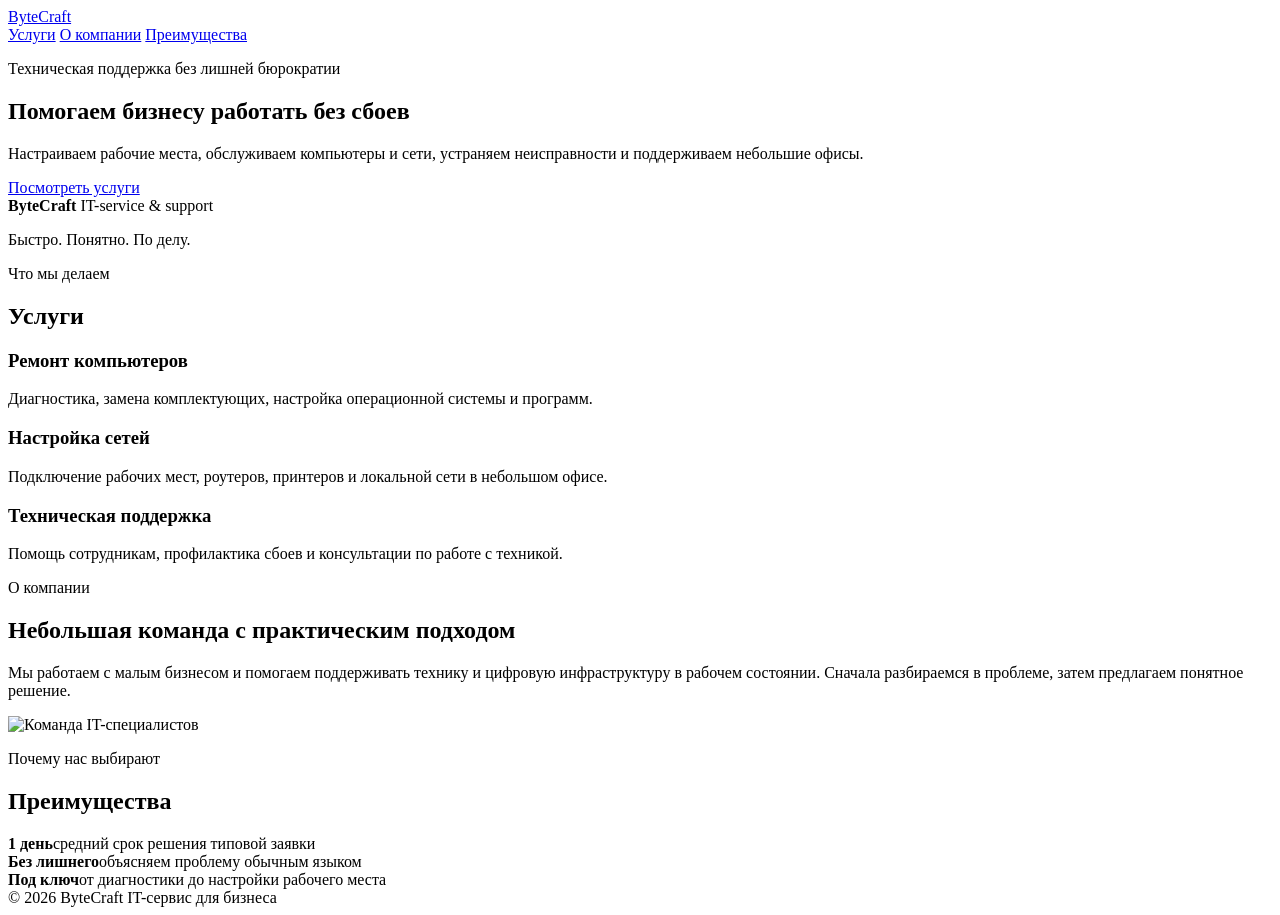
==== index.html @ 06fac5be "Добавить исходник практической: index.html" ====
<!DOCTYPE html>
<html lang="ru">
<head>
  <meta charset="UTF-8">
  <meta name="viewport" content="width=device-width, initial-scale=1.0">
  <title>ByteCraft — IT-сервис для бизнеса</title>
  <link rel="stylesheet" href="style.css">
</head>
<body>
  <header class="site-header">
    <div class="container header-inner">
      <a class="logo" href="#top">ByteCraft</a>
      <nav class="main-nav" aria-label="Основная навигация">
        <a href="#services">Услуги</a>
        <a href="#about">О компании</a>
        <a href="#advantages">Преимущества</a>
        <!-- Студент A: добавьте сюда пункт меню «Контакты» -->
      </nav>
    </div>
  </header>

  <main id="top">
    <section class="hero">
      <div class="container hero-grid">
        <div>
          <p class="eyebrow">Техническая поддержка без лишней бюрократии</p>
          <h1>Помогаем бизнесу работать без сбоев</h1>
          <p class="lead">Настраиваем рабочие места, обслуживаем компьютеры и сети, устраняем неисправности и поддерживаем небольшие офисы.</p>
          <a class="button" href="#services">Посмотреть услуги</a>
        </div>
        <div class="hero-card">
          <strong>ByteCraft</strong>
          <span>IT-service & support</span>
          <p>Быстро. Понятно. По делу.</p>
        </div>
      </div>
    </section>

    <section id="services" class="section">
      <div class="container">
        <p class="eyebrow">Что мы делаем</p>
        <h2>Услуги</h2>
        <div class="cards">
          <article class="card">
            <h3>Ремонт компьютеров</h3>
            <p>Диагностика, замена комплектующих, настройка операционной системы и программ.</p>
          </article>
          <article class="card">
            <h3>Настройка сетей</h3>
            <p>Подключение рабочих мест, роутеров, принтеров и локальной сети в небольшом офисе.</p>
          </article>
          <article class="card">
            <h3>Техническая поддержка</h3>
            <p>Помощь сотрудникам, профилактика сбоев и консультации по работе с техникой.</p>
          </article>
        </div>
      </div>
    </section>

    <section id="about" class="section section-alt">
      <div class="container split">
        <div>
          <p class="eyebrow">О компании</p>
          <h2>Небольшая команда с практическим подходом</h2>
          <p>Мы работаем с малым бизнесом и помогаем поддерживать технику и цифровую инфраструктуру в рабочем состоянии. Сначала разбираемся в проблеме, затем предлагаем понятное решение.</p>
        </div>
        <img src="assets/team.svg" alt="Команда IT-специалистов">
      </div>
    </section>

    <section id="advantages" class="section">
      <div class="container">
        <p class="eyebrow">Почему нас выбирают</p>
        <h2>Преимущества</h2>
        <div class="facts">
          <div><strong>1 день</strong><span>средний срок решения типовой заявки</span></div>
          <div><strong>Без лишнего</strong><span>объясняем проблему обычным языком</span></div>
          <div><strong>Под ключ</strong><span>от диагностики до настройки рабочего места</span></div>
        </div>
      </div>
    </section>

    <!--
      ЗАДАНИЕ ДЛЯ СТУДЕНТА A:
      1. Создайте ниже отдельный раздел с id="contacts".
      2. Заголовок раздела: «Контакты».
      3. Добавьте телефон: +7 (3452) 55-18-20.
      4. Добавьте e-mail: hello@bytecraft.ru.
      5. Добавьте адрес: г. Тюмень, ул. Техническая, 12.
      6. В ПЕРВОЙ версии e-mail оставьте обычным текстом.
         Reviewer должен заметить нарушение требования и попросить сделать e-mail кликабельным через mailto:.
      7. После замечания исправьте это отдельным коммитом.
    -->
  </main>

  <footer class="site-footer">
    <div class="container footer-inner">
      <span>© 2026 ByteCraft</span>
      <span>IT-сервис для бизнеса</span>
    </div>
  </footer>
</body>
</html>
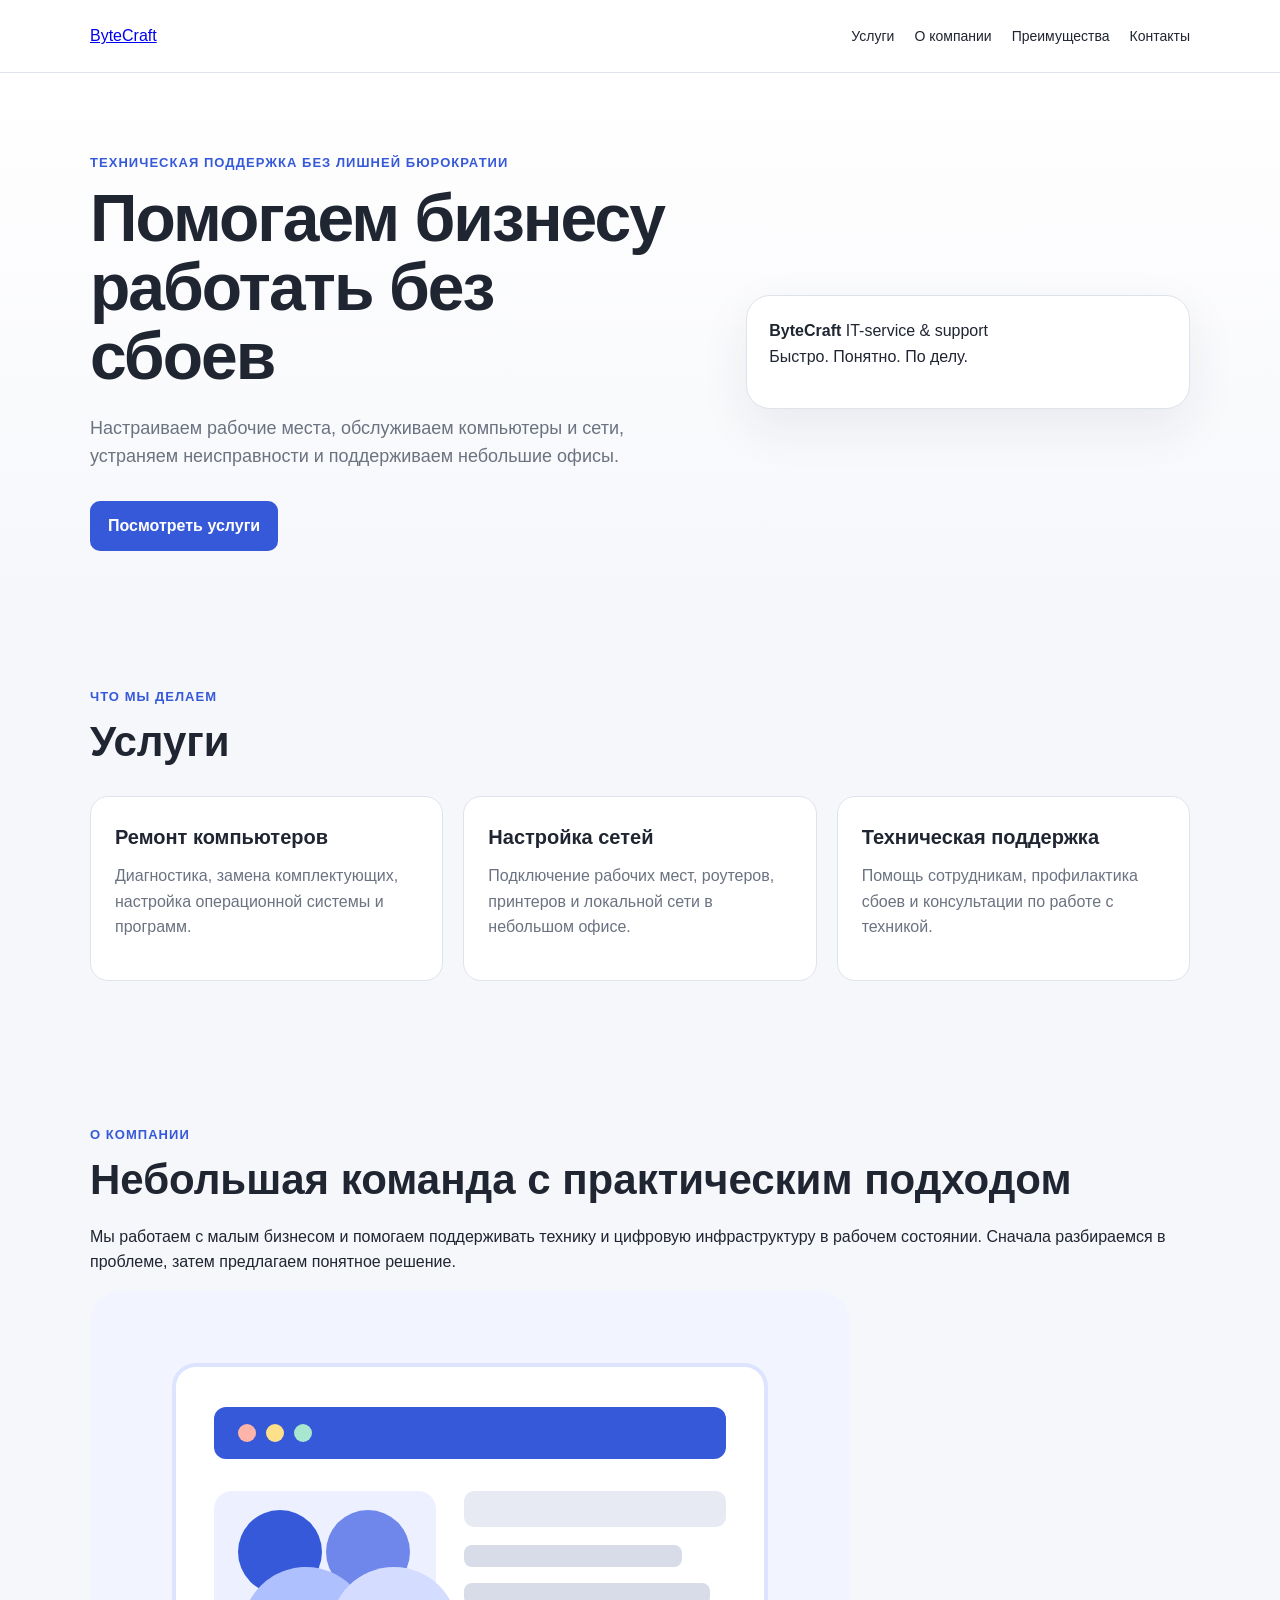
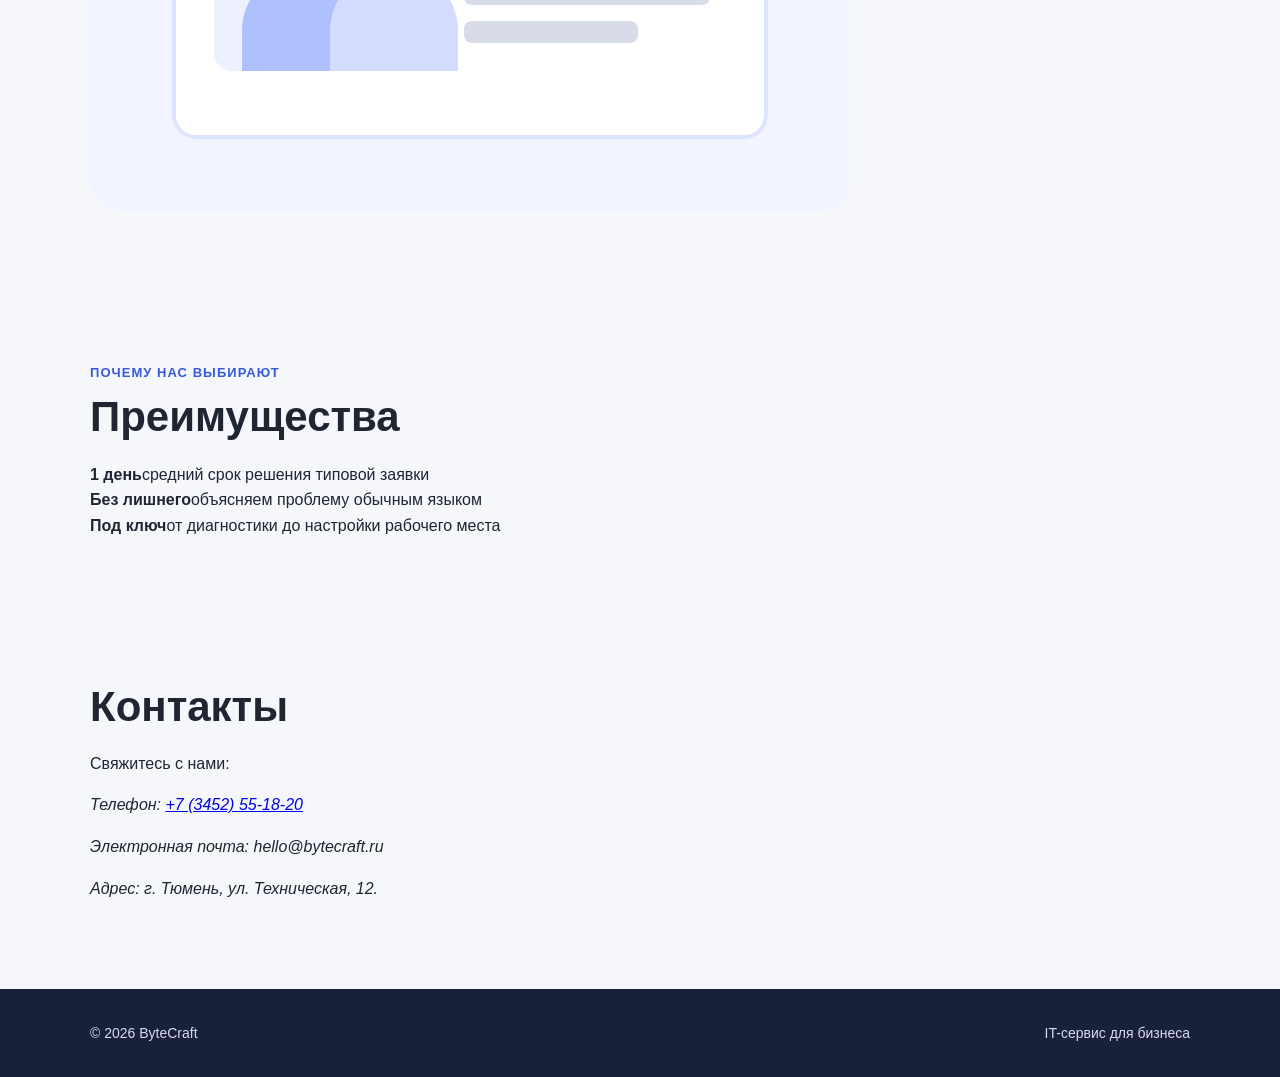
==== commit 1f8c0df0: "Добавить раздел Контакты и ссылку в меню" ====
--- a/index.html
+++ b/index.html
@@ -14,7 +14,7 @@
         <a href="#services">Услуги</a>
         <a href="#about">О компании</a>
         <a href="#advantages">Преимущества</a>
-        <!-- Студент A: добавьте сюда пункт меню «Контакты» -->
+        <a href="#contacts">Контакты</a>
       </nav>
     </div>
   </header>
@@ -80,17 +80,17 @@
       </div>
     </section>
 
-    <!--
-      ЗАДАНИЕ ДЛЯ СТУДЕНТА A:
-      1. Создайте ниже отдельный раздел с id="contacts".
-      2. Заголовок раздела: «Контакты».
-      3. Добавьте телефон: +7 (3452) 55-18-20.
-      4. Добавьте e-mail: hello@bytecraft.ru.
-      5. Добавьте адрес: г. Тюмень, ул. Техническая, 12.
-      6. В ПЕРВОЙ версии e-mail оставьте обычным текстом.
-         Reviewer должен заметить нарушение требования и попросить сделать e-mail кликабельным через mailto:.
-      7. После замечания исправьте это отдельным коммитом.
-    -->
+    <section id="contacts" class="section contacts">
+      <div class="container">
+        <h2>Контакты</h2>
+        <p>Свяжитесь с нами:</p>
+        <address>
+          <p>Телефон: <a href="tel:+734525551820">+7 (3452) 55-18-20</a></p>
+          <p>Электронная почта: hello@bytecraft.ru</p>
+          <p>Адрес: г. Тюмень, ул. Техническая, 12.</p>
+        </address>
+      </div>
+    </section>
   </main>
 
   <footer class="site-footer">
--- a/style.css
+++ b/style.css
@@ -0,0 +1,253 @@
+:root {
+    --bg: #f6f7fb;
+    --surface: #ffffff;
+    --text: #202532;
+    --muted: #6b7280;
+    --line: #dfe3ea;
+    --accent: #3659d9;
+    --accent-soft: #edf1ff;
+    --dark: #18203a;
+}
+
+* {
+    box-sizing: border-box;
+}
+
+html {
+    scroll-behavior: smooth;
+}
+
+body {
+    margin: 0;
+    font-family: Arial, sans-serif;
+    color: var(--text);
+    background: var(--bg);
+    line-height: 1.6;
+}
+
+.container {
+    width: min(1100px, calc(100% - 40px));
+    margin: 0 auto;
+}
+
+.site-header {
+    position: sticky;
+    top: 0;
+    z-index: 10;
+    background: rgba(255, 255, 255, 0.96);
+    border-bottom: 1px solid var(--line);
+}
+
+.header-inner,
+.footer-inner {
+    display: flex;
+    align-items: center;
+    justify-content: space-between;
+    gap: 24px;
+    min-height: 72px;
+}
+
+.brand {
+    display: inline-flex;
+    align-items: center;
+    gap: 12px;
+    color: var(--dark);
+    text-decoration: none;
+    font-weight: 700;
+}
+
+.brand-mark {
+    display: grid;
+    place-items: center;
+    width: 40px;
+    height: 40px;
+    border-radius: 12px;
+    background: var(--accent);
+    color: white;
+    font-size: 14px;
+}
+
+.main-nav {
+    display: flex;
+    gap: 20px;
+    flex-wrap: wrap;
+}
+
+.main-nav a {
+    color: var(--text);
+    text-decoration: none;
+    font-size: 14px;
+}
+
+.main-nav a:hover {
+    color: var(--accent);
+}
+
+.hero {
+    padding: 80px 0 64px;
+    background: linear-gradient(180deg, #ffffff 0%, var(--bg) 100%);
+}
+
+.hero-grid {
+    display: grid;
+    grid-template-columns: 1.15fr 0.85fr;
+    gap: 56px;
+    align-items: center;
+}
+
+.eyebrow {
+    margin: 0 0 10px;
+    color: var(--accent);
+    font-size: 13px;
+    font-weight: 700;
+    letter-spacing: 0.08em;
+    text-transform: uppercase;
+}
+
+h1,
+h2,
+h3,
+p {
+    margin-top: 0;
+}
+
+h1 {
+    margin-bottom: 22px;
+    max-width: 760px;
+    font-size: clamp(38px, 6vw, 66px);
+    line-height: 1.05;
+    letter-spacing: -0.03em;
+}
+
+h2 {
+    margin-bottom: 20px;
+    font-size: clamp(28px, 4vw, 42px);
+    line-height: 1.15;
+}
+
+h3 {
+    margin-bottom: 10px;
+    font-size: 20px;
+}
+
+.hero-text,
+.lead {
+    max-width: 760px;
+    color: var(--muted);
+    font-size: 18px;
+}
+
+.button {
+    display: inline-block;
+    margin-top: 12px;
+    padding: 12px 18px;
+    border-radius: 10px;
+    background: var(--accent);
+    color: white;
+    text-decoration: none;
+    font-weight: 700;
+}
+
+.hero-card {
+    padding: 22px;
+    border: 1px solid var(--line);
+    border-radius: 24px;
+    background: var(--surface);
+    box-shadow: 0 18px 50px rgba(24, 32, 58, 0.08);
+}
+
+.hero-card img {
+    display: block;
+    width: 100%;
+    height: auto;
+}
+
+.section {
+    padding: 72px 0;
+}
+
+.section-soft {
+    background: var(--surface);
+    border-top: 1px solid var(--line);
+    border-bottom: 1px solid var(--line);
+}
+
+.cards {
+    display: grid;
+    grid-template-columns: repeat(3, 1fr);
+    gap: 20px;
+    margin-top: 30px;
+}
+
+.card,
+.person {
+    border: 1px solid var(--line);
+    border-radius: 18px;
+    background: var(--surface);
+}
+
+.card {
+    padding: 24px;
+}
+
+.card-number {
+    display: inline-block;
+    margin-bottom: 18px;
+    color: var(--accent);
+    font-weight: 700;
+}
+
+.card p,
+.person span {
+    color: var(--muted);
+}
+
+.team-grid {
+    display: grid;
+    grid-template-columns: repeat(2, 1fr);
+    gap: 20px;
+    margin-top: 28px;
+}
+
+.person {
+    display: flex;
+    flex-direction: column;
+    gap: 4px;
+    padding: 22px;
+}
+
+.site-footer {
+    background: var(--dark);
+    color: #d7dcef;
+}
+
+.footer-inner {
+    min-height: 88px;
+    font-size: 14px;
+}
+
+/* В ПРАКТИЧЕСКОЙ №9 студент B должен добавить оформление для нового блока #contacts.
+   Не вставляйте готовое решение сюда до начала работы. */
+
+@media (max-width: 760px) {
+    .header-inner,
+    .footer-inner,
+    .main-nav {
+        align-items: flex-start;
+        flex-direction: column;
+    }
+
+    .header-inner {
+        padding: 16px 0;
+    }
+
+    .hero-grid,
+    .cards,
+    .team-grid {
+        grid-template-columns: 1fr;
+    }
+
+    .hero {
+        padding-top: 54px;
+    }
+}
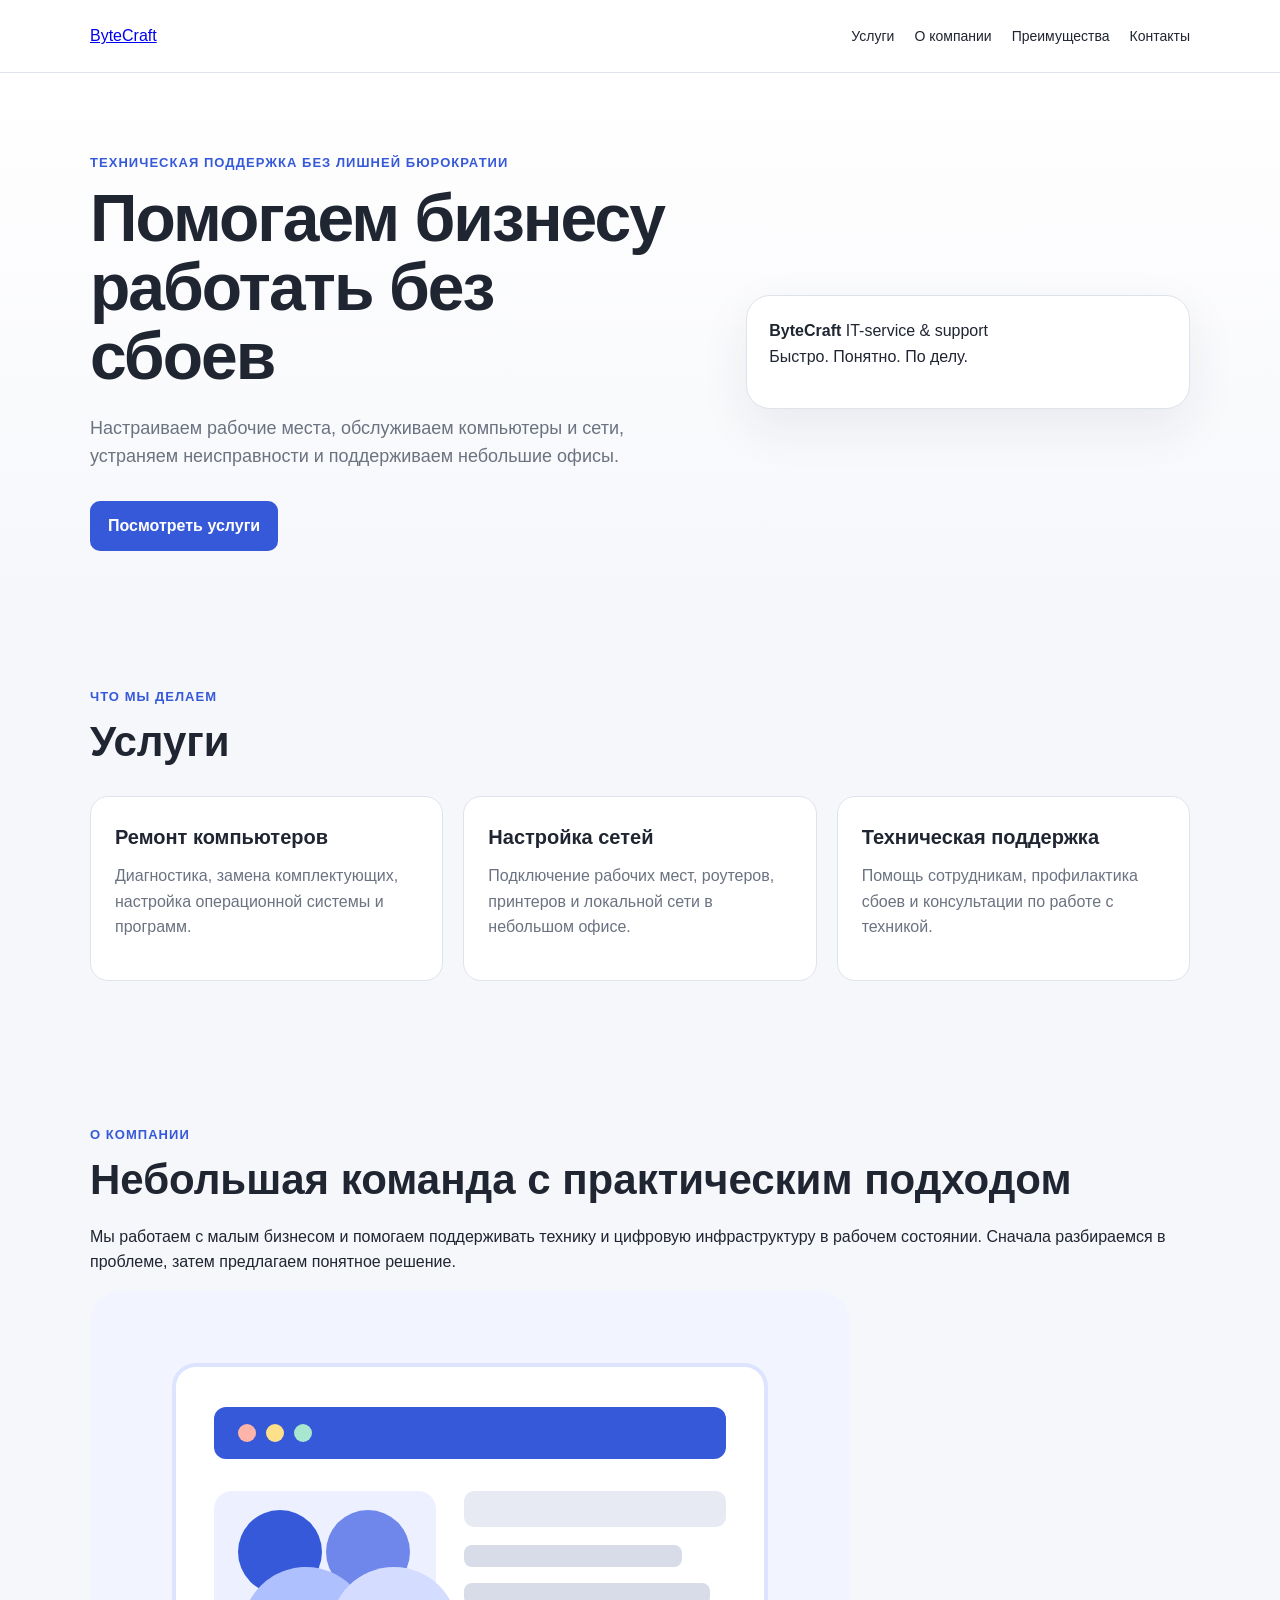
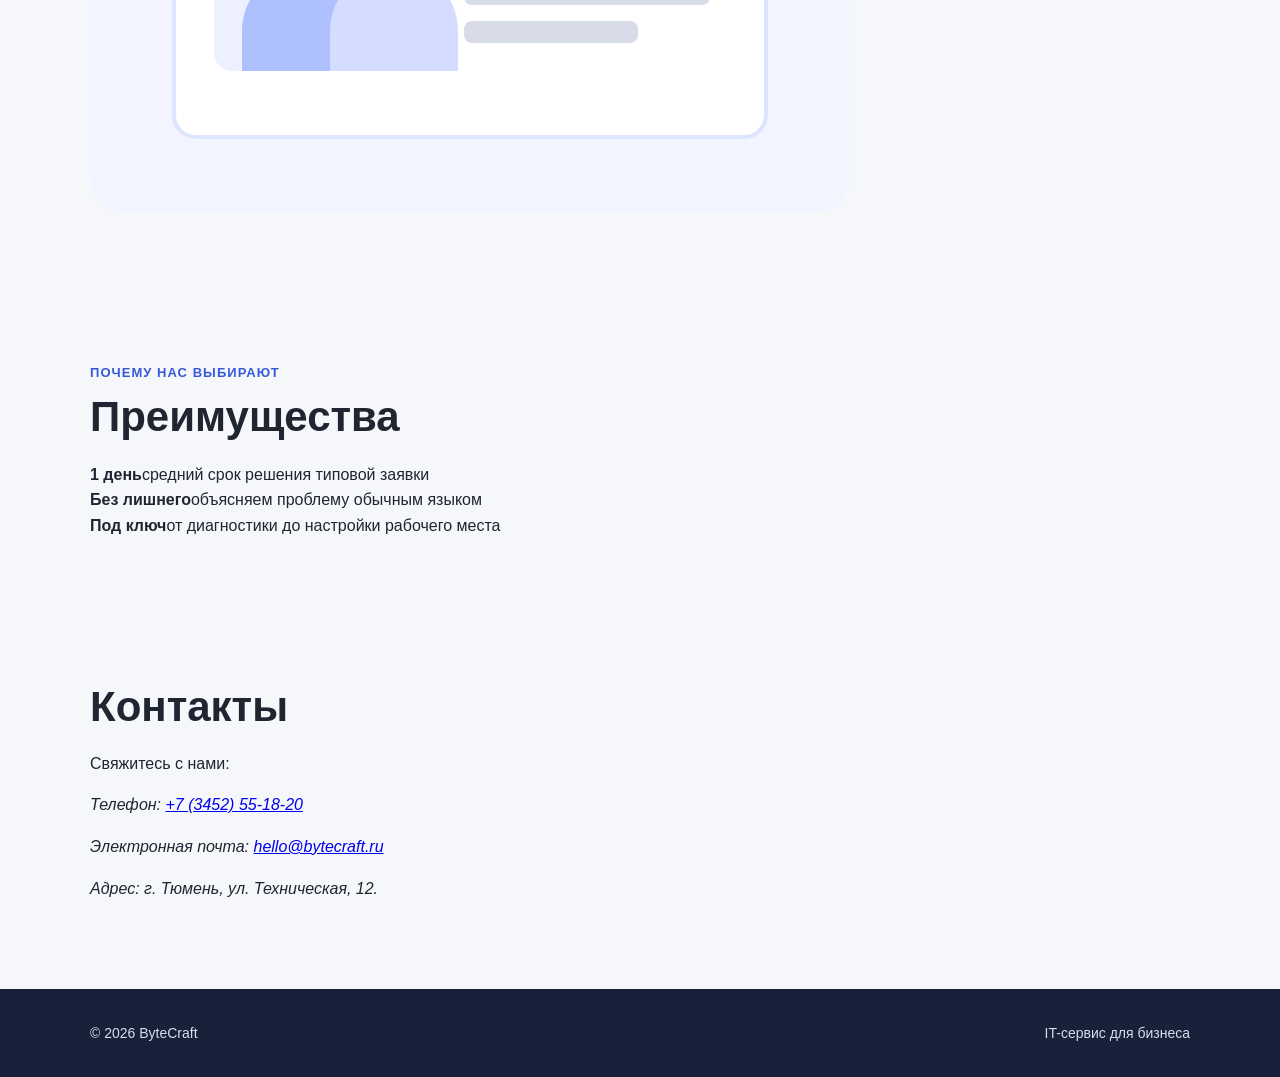
==== commit f3ca4aef: "Исправить e-mail по замечанию Fimiamn: добавить mailto" ====
--- a/index.html
+++ b/index.html
@@ -80,13 +80,13 @@
       </div>
     </section>
 
-    <section id="contacts" class="section contacts">
+    <section id="contacts" class="section contacts" aria-labelledby="contacts-title">
       <div class="container">
-        <h2>Контакты</h2>
+        <h2 id="contacts-title">Контакты</h2>
         <p>Свяжитесь с нами:</p>
         <address>
-          <p>Телефон: <a href="tel:+734525551820">+7 (3452) 55-18-20</a></p>
-          <p>Электронная почта: hello@bytecraft.ru</p>
+          <p>Телефон: <a href="tel:+73452551820">+7 (3452) 55-18-20</a></p>
+          <p>Электронная почта: <a href="mailto:hello@bytecraft.ru">hello@bytecraft.ru</a></p>
           <p>Адрес: г. Тюмень, ул. Техническая, 12.</p>
         </address>
       </div>
